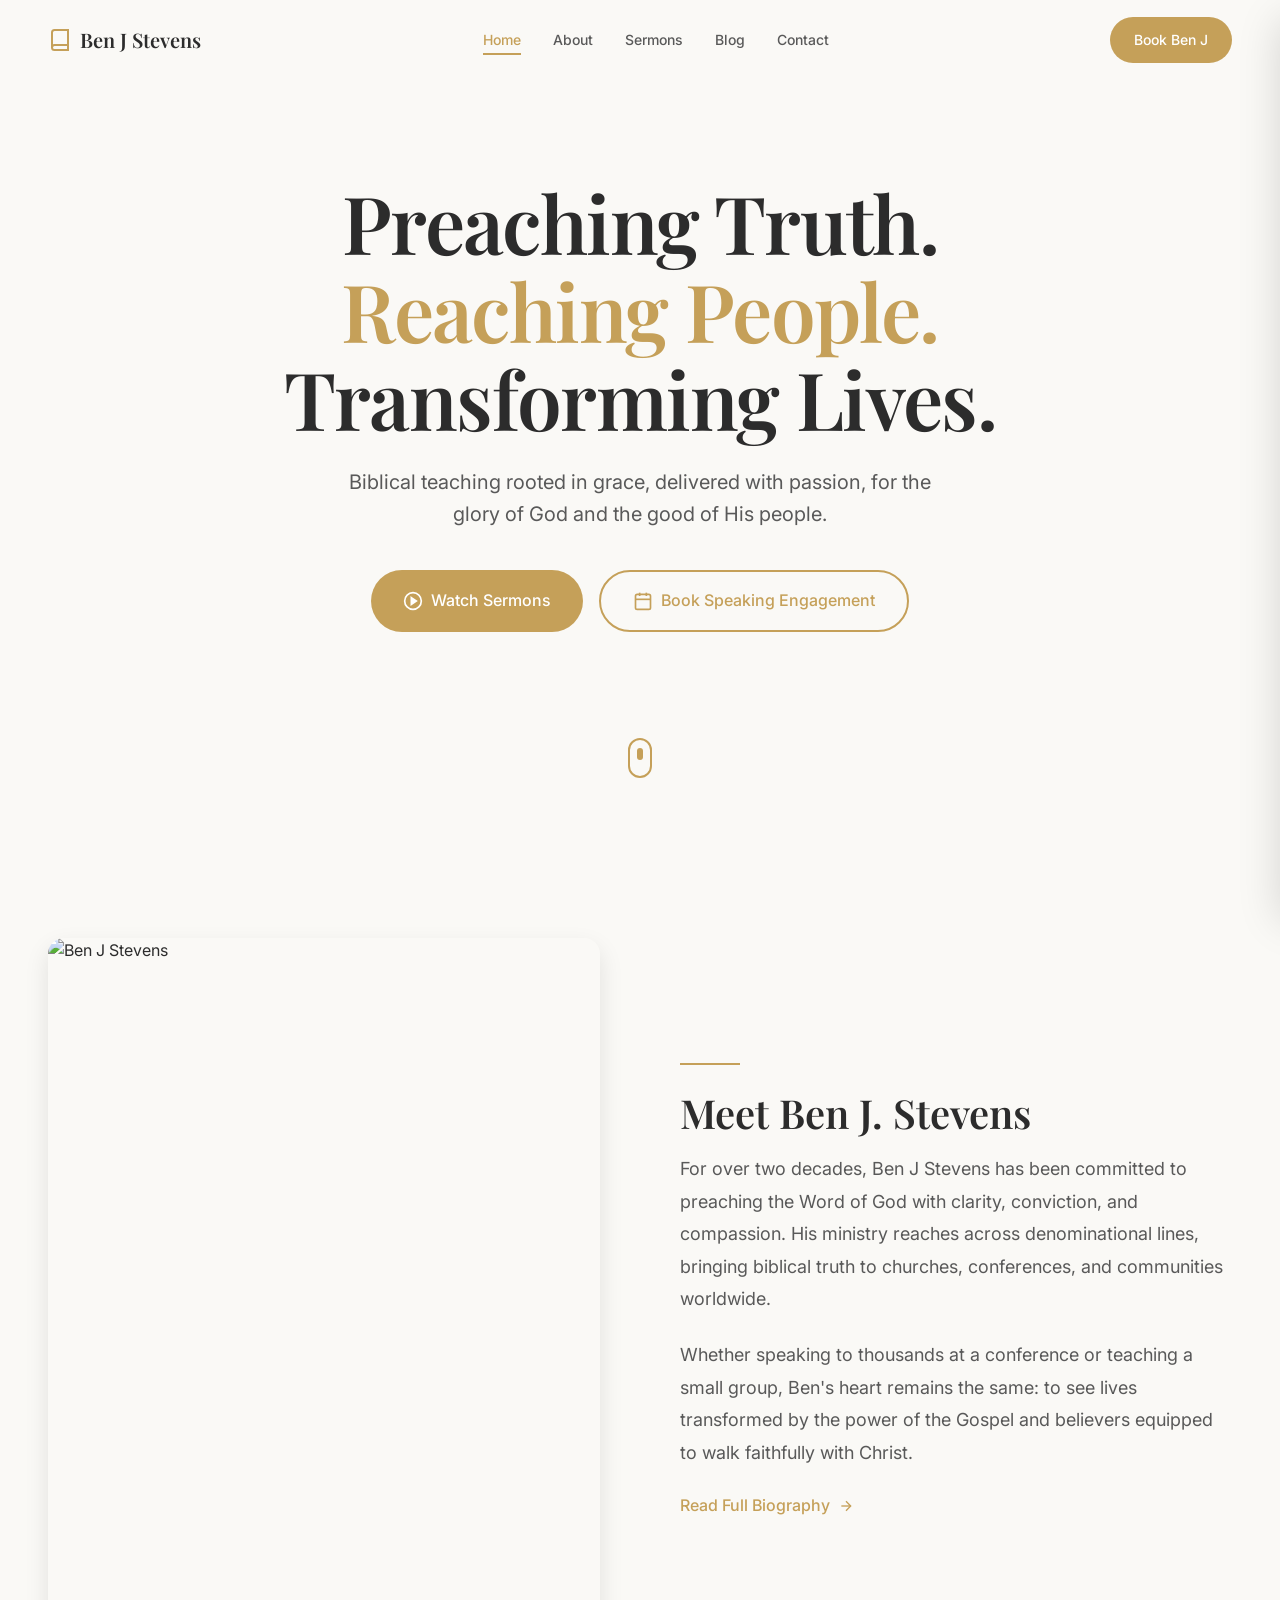
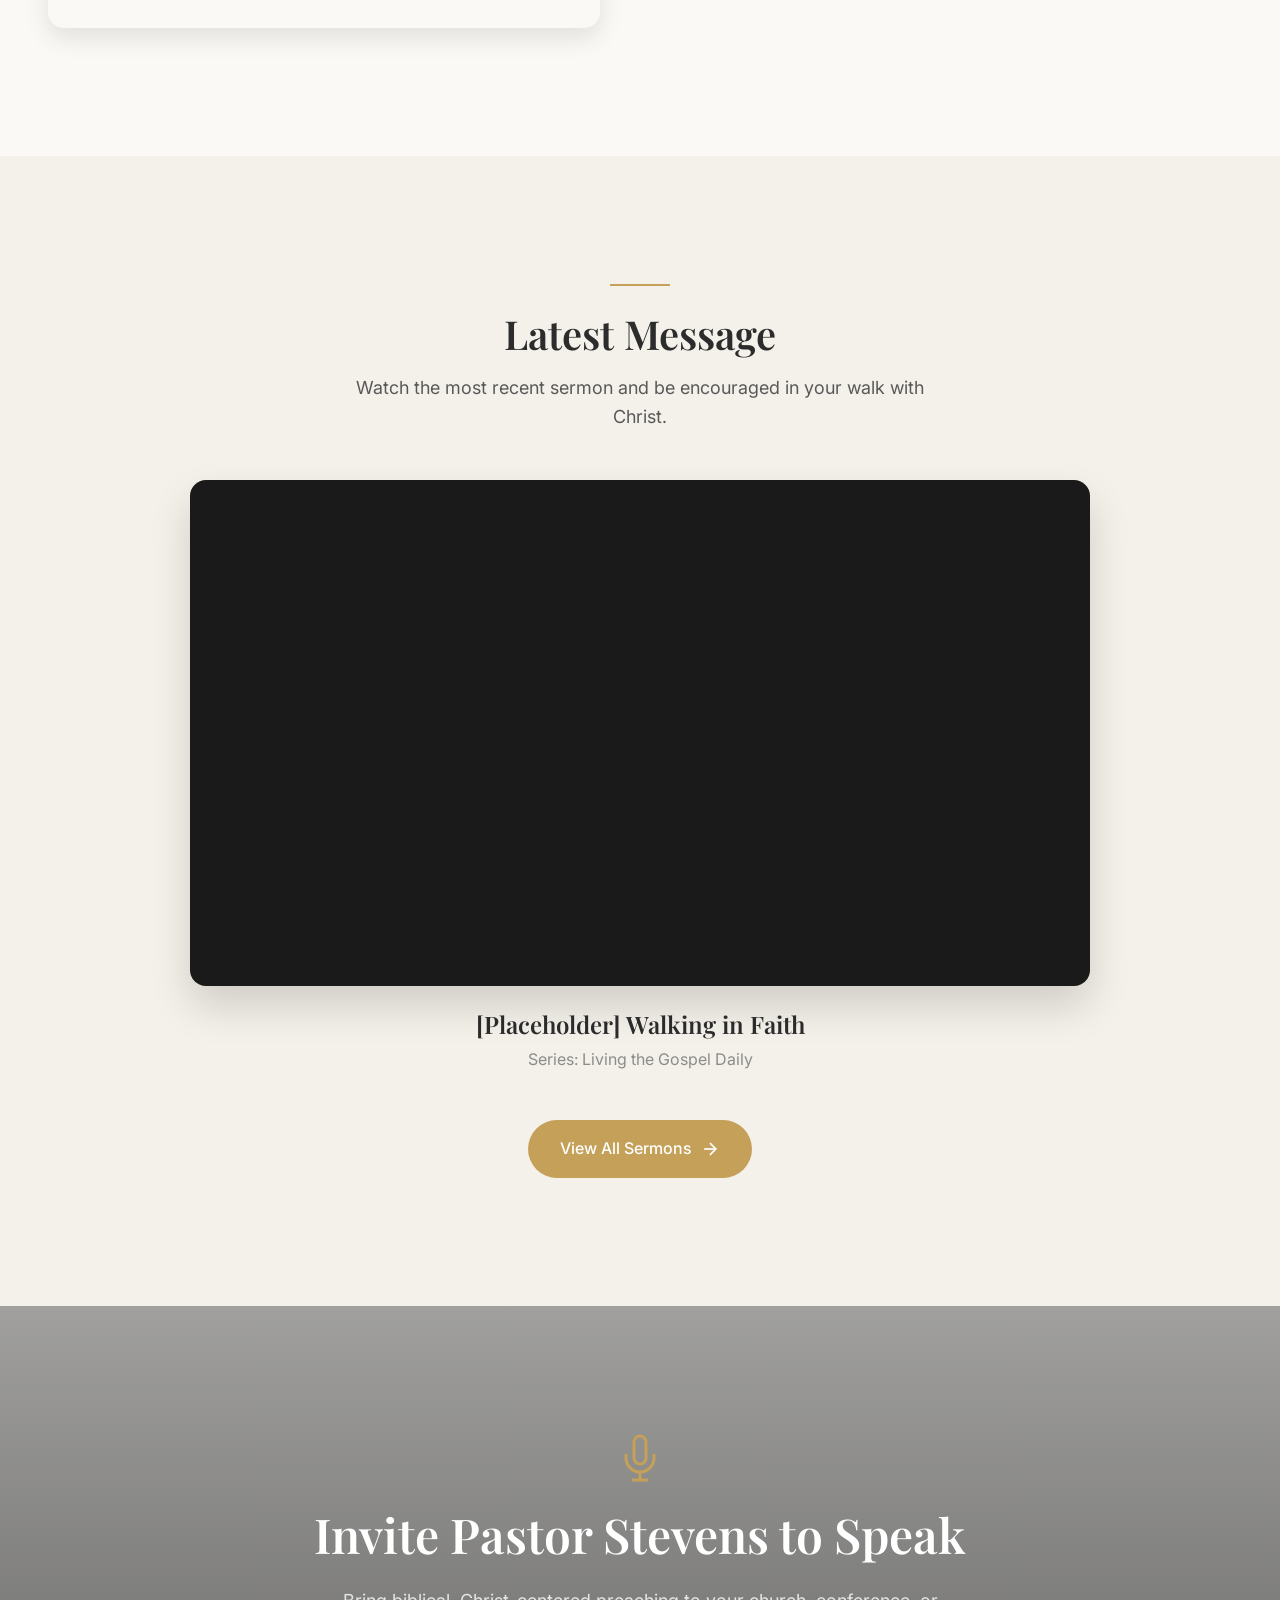
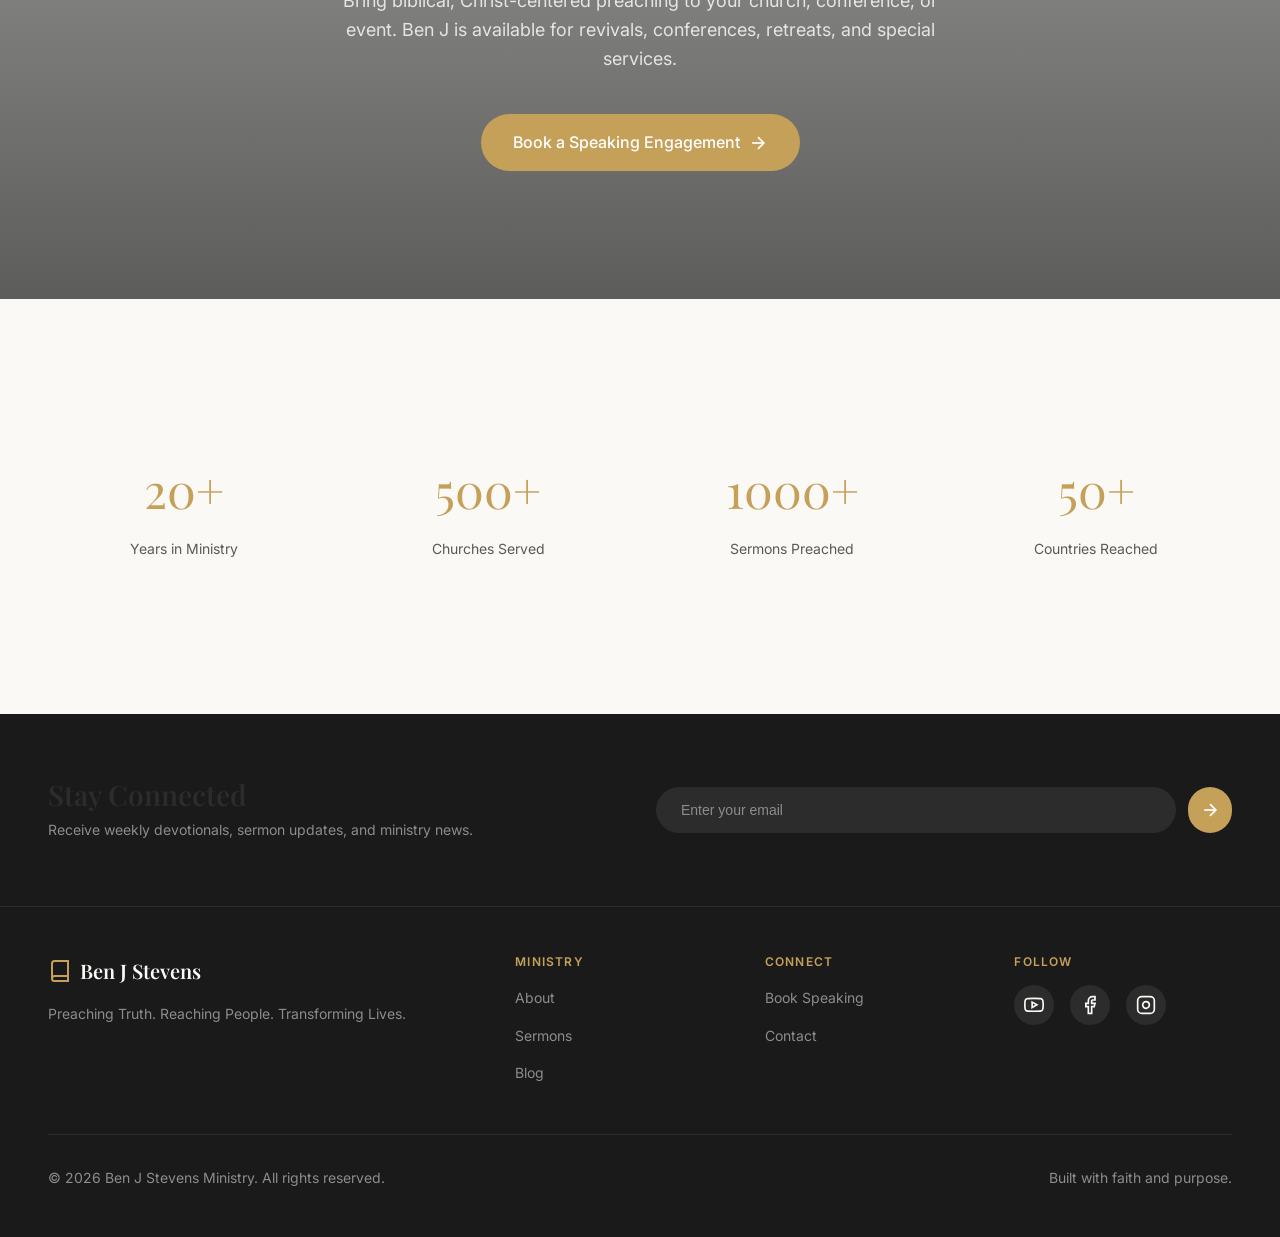
==== index.html @ 63925db5 "Add files via upload" ====
<!DOCTYPE html>
<html lang="en">
<head>
    <meta charset="UTF-8">
    <meta name="viewport" content="width=device-width, initial-scale=1.0">
    <meta name="description" content="Ben J Stevens Ministry - Preaching Truth. Reaching People. Transforming Lives. Biblical teaching rooted in grace, delivered with passion.">
    <meta name="keywords" content="Ben J Stevens, preaching, ministry, sermons, biblical teaching, Christian speaker">
    <title>Ben J Stevens Ministry | Preaching Truth. Reaching People. Transforming Lives.</title>
    <link rel="stylesheet" href="styles.css">
    <link rel="preconnect" href="https://fonts.googleapis.com">
    <link rel="preconnect" href="https://fonts.gstatic.com" crossorigin>
    <link href="https://fonts.googleapis.com/css2?family=Playfair+Display:wght@400;500;600;700&family=Inter:wght@300;400;500;600;700&display=swap" rel="stylesheet">
</head>
<body>
    <!-- Header -->
    <header id="main-header" class="header">
        <div class="header-container">
            <a href="index.html" class="logo">
                <svg class="logo-icon" viewBox="0 0 24 24" fill="none" stroke="currentColor" stroke-width="2">
                    <path d="M4 19.5A2.5 2.5 0 0 1 6.5 17H20"></path>
                    <path d="M6.5 2H20v20H6.5A2.5 2.5 0 0 1 4 19.5v-15A2.5 2.5 0 0 1 6.5 2z"></path>
                </svg>
                <span>Ben J Stevens</span>
            </a>
            
            <nav class="nav-desktop">
                <a href="index.html" class="nav-link active">Home</a>
                <a href="about.html" class="nav-link">About</a>
                <a href="sermons.html" class="nav-link">Sermons</a>
                <a href="blog.html" class="nav-link">Blog</a>
                <a href="contact.html" class="nav-link">Contact</a>
            </nav>
            
            <a href="bookings.html" class="btn btn-primary btn-nav">Book Ben J</a>
            
            <button class="mobile-menu-btn" id="mobile-menu-btn" aria-label="Open menu">
                <svg viewBox="0 0 24 24" fill="none" stroke="currentColor" stroke-width="2">
                    <line x1="3" y1="12" x2="21" y2="12"></line>
                    <line x1="3" y1="6" x2="21" y2="6"></line>
                    <line x1="3" y1="18" x2="21" y2="18"></line>
                </svg>
            </button>
        </div>
    </header>
    
    <!-- Mobile Menu -->
    <div class="mobile-menu" id="mobile-menu">
        <div class="mobile-menu-content">
            <button class="mobile-menu-close" id="mobile-menu-close" aria-label="Close menu">
                <svg viewBox="0 0 24 24" fill="none" stroke="currentColor" stroke-width="2">
                    <line x1="18" y1="6" x2="6" y2="18"></line>
                    <line x1="6" y1="6" x2="18" y2="18"></line>
                </svg>
            </button>
            <nav class="mobile-nav">
                <a href="index.html" class="mobile-nav-link">Home</a>
                <a href="about.html" class="mobile-nav-link">About</a>
                <a href="sermons.html" class="mobile-nav-link">Sermons</a>
                <a href="blog.html" class="mobile-nav-link">Blog</a>
                <a href="contact.html" class="mobile-nav-link">Contact</a>
                <a href="bookings.html" class="btn btn-primary btn-full">Book Ben J</a>
            </nav>
        </div>
    </div>

    <!-- Hero Section -->
    <section class="hero">
        <!-- REPLACE: Update background image in styles.css .hero or use inline style -->
        <div class="hero-overlay"></div>
        <div class="hero-content">
            <h1 class="hero-title animate-fade-in">
                Preaching Truth.<br>
                <span class="text-gold">Reaching People.</span><br>
                Transforming Lives.
            </h1>
            <p class="hero-subtitle animate-fade-in delay-1">
                Biblical teaching rooted in grace, delivered with passion, for the glory of God and the good of His people.
            </p>
            <div class="hero-buttons animate-fade-in delay-2">
                <a href="sermons.html" class="btn btn-primary btn-lg">
                    <svg class="btn-icon" viewBox="0 0 24 24" fill="none" stroke="currentColor" stroke-width="2">
                        <circle cx="12" cy="12" r="10"></circle>
                        <polygon points="10 8 16 12 10 16 10 8" fill="currentColor"></polygon>
                    </svg>
                    Watch Sermons
                </a>
                <a href="bookings.html" class="btn btn-outline btn-lg">
                    <svg class="btn-icon" viewBox="0 0 24 24" fill="none" stroke="currentColor" stroke-width="2">
                        <rect x="3" y="4" width="18" height="18" rx="2" ry="2"></rect>
                        <line x1="16" y1="2" x2="16" y2="6"></line>
                        <line x1="8" y1="2" x2="8" y2="6"></line>
                        <line x1="3" y1="10" x2="21" y2="10"></line>
                    </svg>
                    Book Speaking Engagement
                </a>
            </div>
        </div>
        <div class="scroll-indicator">
            <div class="scroll-mouse">
                <div class="scroll-dot"></div>
            </div>
        </div>
    </section>

    <!-- Bio Intro Section -->
    <section class="section bg-off-white">
        <div class="container">
            <div class="bio-grid">
                <div class="bio-image-wrapper">
                    <!-- REPLACE: Replace src with actual profile image -->
                    <img src="images/profile-placeholder.jpg" alt="Ben J Stevens" class="bio-image">
                    <div class="bio-image-accent"></div>
                </div>
                <div class="bio-content">
                    <div class="section-divider"></div>
                    <h2 class="section-title">Meet Ben J. Stevens</h2>
                    <p class="bio-text">
                        For over two decades, Ben J Stevens has been committed to preaching the Word of God with clarity, conviction, and compassion. His ministry reaches across denominational lines, bringing biblical truth to churches, conferences, and communities worldwide.
                    </p>
                    <p class="bio-text">
                        Whether speaking to thousands at a conference or teaching a small group, Ben's heart remains the same: to see lives transformed by the power of the Gospel and believers equipped to walk faithfully with Christ.
                    </p>
                    <a href="about.html" class="link-arrow">
                        Read Full Biography
                        <svg class="link-arrow-icon" viewBox="0 0 24 24" fill="none" stroke="currentColor" stroke-width="2">
                            <line x1="5" y1="12" x2="19" y2="12"></line>
                            <polyline points="12 5 19 12 12 19"></polyline>
                        </svg>
                    </a>
                </div>
            </div>
        </div>
    </section>

    <!-- Featured Video Section -->
    <section class="section bg-cream">
        <div class="container">
            <div class="section-header">
                <div class="section-divider center"></div>
                <h2 class="section-title center">Latest Message</h2>
                <p class="section-subtitle">Watch the most recent sermon and be encouraged in your walk with Christ.</p>
            </div>
            
            <div class="video-wrapper">
                <!-- REPLACE: Update YouTube embed URL with actual sermon video -->
                <div class="video-container">
                    <iframe 
                        src="https://www.youtube.com/embed/dQw4w9WgXcQ" 
                        title="Featured Sermon"
                        frameborder="0" 
                        allow="accelerometer; autoplay; clipboard-write; encrypted-media; gyroscope; picture-in-picture" 
                        allowfullscreen>
                    </iframe>
                </div>
                <div class="video-info">
                    <!-- REPLACE: Update sermon title and series -->
                    <h3 class="video-title">[Placeholder] Walking in Faith</h3>
                    <p class="video-series">Series: Living the Gospel Daily</p>
                </div>
            </div>
            
            <div class="section-cta">
                <a href="sermons.html" class="btn btn-primary btn-lg">
                    View All Sermons
                    <svg class="btn-icon-right" viewBox="0 0 24 24" fill="none" stroke="currentColor" stroke-width="2">
                        <line x1="5" y1="12" x2="19" y2="12"></line>
                        <polyline points="12 5 19 12 12 19"></polyline>
                    </svg>
                </a>
            </div>
        </div>
    </section>

    <!-- Speaking CTA Section -->
    <section class="speaking-cta">
        <!-- REPLACE: Update background image in styles.css .speaking-cta -->
        <div class="speaking-cta-overlay"></div>
        <div class="speaking-cta-content">
            <div class="speaking-cta-icon">
                <svg viewBox="0 0 24 24" fill="none" stroke="currentColor" stroke-width="1.5">
                    <path d="M12 1a3 3 0 0 0-3 3v8a3 3 0 0 0 6 0V4a3 3 0 0 0-3-3z"></path>
                    <path d="M19 10v2a7 7 0 0 1-14 0v-2"></path>
                    <line x1="12" y1="19" x2="12" y2="23"></line>
                    <line x1="8" y1="23" x2="16" y2="23"></line>
                </svg>
            </div>
            <h2 class="speaking-cta-title">Invite Pastor Stevens to Speak</h2>
            <p class="speaking-cta-text">
                Bring biblical, Christ-centered preaching to your church, conference, or event. Ben J is available for revivals, conferences, retreats, and special services.
            </p>
            <a href="bookings.html" class="btn btn-primary btn-lg btn-lift">
                Book a Speaking Engagement
                <svg class="btn-icon-right" viewBox="0 0 24 24" fill="none" stroke="currentColor" stroke-width="2">
                    <line x1="5" y1="12" x2="19" y2="12"></line>
                    <polyline points="12 5 19 12 12 19"></polyline>
                </svg>
            </a>
        </div>
    </section>

    <!-- Ministry Stats -->
    <section class="section bg-off-white">
        <div class="container">
            <div class="stats-grid">
                <!-- REPLACE: Update stats with actual numbers -->
                <div class="stat-item">
                    <span class="stat-number">20+</span>
                    <span class="stat-label">Years in Ministry</span>
                </div>
                <div class="stat-item">
                    <span class="stat-number">500+</span>
                    <span class="stat-label">Churches Served</span>
                </div>
                <div class="stat-item">
                    <span class="stat-number">1000+</span>
                    <span class="stat-label">Sermons Preached</span>
                </div>
                <div class="stat-item">
                    <span class="stat-number">50+</span>
                    <span class="stat-label">Countries Reached</span>
                </div>
            </div>
        </div>
    </section>

    <!-- Footer -->
    <footer class="footer">
        <!-- Newsletter Section -->
        <div class="footer-newsletter">
            <div class="container">
                <div class="newsletter-grid">
                    <div class="newsletter-content">
                        <h3 class="newsletter-title">Stay Connected</h3>
                        <p class="newsletter-text">Receive weekly devotionals, sermon updates, and ministry news.</p>
                    </div>
                    <form class="newsletter-form" id="footer-newsletter-form">
                        <input type="email" placeholder="Enter your email" class="newsletter-input" required>
                        <button type="submit" class="btn btn-primary btn-icon-only" aria-label="Subscribe">
                            <svg viewBox="0 0 24 24" fill="none" stroke="currentColor" stroke-width="2">
                                <line x1="5" y1="12" x2="19" y2="12"></line>
                                <polyline points="12 5 19 12 12 19"></polyline>
                            </svg>
                        </button>
                    </form>
                </div>
            </div>
        </div>
        
        <!-- Main Footer -->
        <div class="footer-main">
            <div class="container">
                <div class="footer-grid">
                    <div class="footer-brand">
                        <a href="index.html" class="footer-logo">
                            <svg class="logo-icon" viewBox="0 0 24 24" fill="none" stroke="currentColor" stroke-width="2">
                                <path d="M4 19.5A2.5 2.5 0 0 1 6.5 17H20"></path>
                                <path d="M6.5 2H20v20H6.5A2.5 2.5 0 0 1 4 19.5v-15A2.5 2.5 0 0 1 6.5 2z"></path>
                            </svg>
                            <span>Ben J Stevens</span>
                        </a>
                        <p class="footer-tagline">Preaching Truth. Reaching People. Transforming Lives.</p>
                    </div>
                    
                    <div class="footer-links">
                        <h4 class="footer-heading">Ministry</h4>
                        <ul>
                            <li><a href="about.html">About</a></li>
                            <li><a href="sermons.html">Sermons</a></li>
                            <li><a href="blog.html">Blog</a></li>
                        </ul>
                    </div>
                    
                    <div class="footer-links">
                        <h4 class="footer-heading">Connect</h4>
                        <ul>
                            <li><a href="bookings.html">Book Speaking</a></li>
                            <li><a href="contact.html">Contact</a></li>
                        </ul>
                    </div>
                    
                    <div class="footer-social">
                        <h4 class="footer-heading">Follow</h4>
                        <div class="social-links">
                            <!-- REPLACE: Update href with actual social media URLs -->
                            <a href="https://youtube.com" target="_blank" rel="noopener noreferrer" class="social-link" aria-label="YouTube">
                                <svg viewBox="0 0 24 24" fill="none" stroke="currentColor" stroke-width="2">
                                    <path d="M22.54 6.42a2.78 2.78 0 0 0-1.94-2C18.88 4 12 4 12 4s-6.88 0-8.6.46a2.78 2.78 0 0 0-1.94 2A29 29 0 0 0 1 11.75a29 29 0 0 0 .46 5.33A2.78 2.78 0 0 0 3.4 19c1.72.46 8.6.46 8.6.46s6.88 0 8.6-.46a2.78 2.78 0 0 0 1.94-2 29 29 0 0 0 .46-5.25 29 29 0 0 0-.46-5.33z"></path>
                                    <polygon points="9.75 15.02 15.5 11.75 9.75 8.48 9.75 15.02"></polygon>
                                </svg>
                            </a>
                            <a href="https://facebook.com" target="_blank" rel="noopener noreferrer" class="social-link" aria-label="Facebook">
                                <svg viewBox="0 0 24 24" fill="none" stroke="currentColor" stroke-width="2">
                                    <path d="M18 2h-3a5 5 0 0 0-5 5v3H7v4h3v8h4v-8h3l1-4h-4V7a1 1 0 0 1 1-1h3z"></path>
                                </svg>
                            </a>
                            <a href="https://instagram.com" target="_blank" rel="noopener noreferrer" class="social-link" aria-label="Instagram">
                                <svg viewBox="0 0 24 24" fill="none" stroke="currentColor" stroke-width="2">
                                    <rect x="2" y="2" width="20" height="20" rx="5" ry="5"></rect>
                                    <path d="M16 11.37A4 4 0 1 1 12.63 8 4 4 0 0 1 16 11.37z"></path>
                                    <line x1="17.5" y1="6.5" x2="17.51" y2="6.5"></line>
                                </svg>
                            </a>
                        </div>
                    </div>
                </div>
                
                <div class="footer-bottom">
                    <p>&copy; <span id="current-year"></span> Ben J Stevens Ministry. All rights reserved.</p>
                    <p>Built with faith and purpose.</p>
                </div>
            </div>
        </div>
    </footer>

    <!-- Toast Container -->
    <div id="toast-container"></div>

    <script src="script.js"></script>
</body>
</html>
---- styles.css ----
/* ============================================
   BEN J STEVENS MINISTRY - STYLES.CSS
   ============================================ */

/* === CSS Variables === */
:root {
    --gold: #C5A059;
    --gold-dark: #B08D45;
    --warm-stone: #E6E1D6;
    --off-white: #FAF9F6;
    --cream: #F4F1EA;
    --charcoal: #1A1A1A;
    --text-primary: #2C2C2C;
    --text-secondary: #595959;
    --text-muted: #8C8C8C;
    --white: #ffffff;
    --border: #E6E1D6;
    
    --font-serif: 'Playfair Display', Georgia, serif;
    --font-sans: 'Inter', -apple-system, BlinkMacSystemFont, sans-serif;
    
    --shadow-sm: 0 1px 2px rgba(0, 0, 0, 0.05);
    --shadow-md: 0 4px 6px rgba(0, 0, 0, 0.07);
    --shadow-lg: 0 10px 25px rgba(0, 0, 0, 0.1);
    --shadow-xl: 0 20px 40px rgba(0, 0, 0, 0.15);
}

/* === Reset & Base === */
*, *::before, *::after {
    box-sizing: border-box;
    margin: 0;
    padding: 0;
}

html {
    scroll-behavior: smooth;
}

body {
    font-family: var(--font-sans);
    font-size: 16px;
    line-height: 1.6;
    color: var(--text-primary);
    background-color: var(--off-white);
    -webkit-font-smoothing: antialiased;
    -moz-osx-font-smoothing: grayscale;
}

h1, h2, h3, h4, h5, h6 {
    font-family: var(--font-serif);
    font-weight: 600;
    line-height: 1.2;
    color: var(--text-primary);
}

a {
    color: inherit;
    text-decoration: none;
}

img {
    max-width: 100%;
    height: auto;
    display: block;
}

ul {
    list-style: none;
}

/* === Utilities === */
.container {
    max-width: 1280px;
    margin: 0 auto;
    padding: 0 1.5rem;
}

@media (min-width: 768px) {
    .container {
        padding: 0 3rem;
    }
}

.text-center { text-align: center; }
.text-gold { color: var(--gold); }

.bg-off-white { background-color: var(--off-white); }
.bg-cream { background-color: var(--cream); }
.bg-charcoal { background-color: var(--charcoal); }

.section {
    padding: 5rem 0;
}

@media (min-width: 768px) {
    .section {
        padding: 8rem 0;
    }
}

.section-divider {
    width: 60px;
    height: 2px;
    background-color: var(--gold);
    margin-bottom: 1.5rem;
}

.section-divider.center {
    margin-left: auto;
    margin-right: auto;
}

.section-title {
    font-size: 2rem;
    margin-bottom: 1rem;
}

@media (min-width: 768px) {
    .section-title {
        font-size: 2.5rem;
    }
}

.section-title.center {
    text-align: center;
}

.section-subtitle {
    font-size: 1.125rem;
    color: var(--text-secondary);
    max-width: 600px;
    text-align: center;
    margin: 0 auto;
}

.section-header {
    margin-bottom: 3rem;
}

.section-cta {
    text-align: center;
    margin-top: 3rem;
}

/* === Animations === */
@keyframes fadeInUp {
    from {
        opacity: 0;
        transform: translateY(20px);
    }
    to {
        opacity: 1;
        transform: translateY(0);
    }
}

.animate-fade-in {
    animation: fadeInUp 0.6s ease-out forwards;
}

.delay-1 { animation-delay: 0.1s; }
.delay-2 { animation-delay: 0.2s; }
.delay-3 { animation-delay: 0.3s; }

/* === Buttons === */
.btn {
    display: inline-flex;
    align-items: center;
    justify-content: center;
    gap: 0.5rem;
    padding: 0.75rem 1.5rem;
    font-family: var(--font-sans);
    font-size: 0.875rem;
    font-weight: 500;
    border-radius: 9999px;
    border: none;
    cursor: pointer;
    transition: background-color 0.3s ease, transform 0.3s ease, box-shadow 0.3s ease;
}

.btn-primary {
    background-color: var(--gold);
    color: var(--white);
}

.btn-primary:hover {
    background-color: var(--gold-dark);
    transform: scale(1.02);
}

.btn-outline {
    background-color: transparent;
    border: 2px solid var(--gold);
    color: var(--gold);
}

.btn-outline:hover {
    background-color: var(--gold);
    color: var(--white);
}

.btn-lg {
    padding: 1rem 2rem;
    font-size: 1rem;
}

.btn-full {
    width: 100%;
}

.btn-nav {
    display: none;
}

@media (min-width: 768px) {
    .btn-nav {
        display: inline-flex;
    }
}

.btn-icon {
    width: 1.25rem;
    height: 1.25rem;
}

.btn-icon-right {
    width: 1.25rem;
    height: 1.25rem;
    transition: transform 0.3s ease;
}

.btn:hover .btn-icon-right {
    transform: translateX(4px);
}

.btn-icon-only {
    padding: 0.75rem;
}

.btn-icon-only svg {
    width: 1.25rem;
    height: 1.25rem;
}

.btn-lift:hover {
    transform: translateY(-2px);
    box-shadow: 0 8px 25px rgba(197, 160, 89, 0.3);
}

/* === Header === */
.header {
    position: fixed;
    top: 0;
    left: 0;
    right: 0;
    z-index: 100;
    transition: background-color 0.3s ease, box-shadow 0.3s ease;
}

.header.scrolled,
.header-solid {
    background-color: rgba(250, 249, 246, 0.95);
    backdrop-filter: blur(12px);
    -webkit-backdrop-filter: blur(12px);
    box-shadow: 0 1px 0 var(--border);
}

.header-container {
    max-width: 1280px;
    margin: 0 auto;
    padding: 0 1.5rem;
    display: flex;
    align-items: center;
    justify-content: space-between;
    height: 80px;
}

@media (min-width: 768px) {
    .header-container {
        padding: 0 3rem;
    }
}

.logo {
    display: flex;
    align-items: center;
    gap: 0.5rem;
}

.logo-icon {
    width: 24px;
    height: 24px;
    color: var(--gold);
    transition: transform 0.3s ease;
}

.logo:hover .logo-icon {
    transform: scale(1.1);
}

.logo span {
    font-family: var(--font-serif);
    font-size: 1.25rem;
    font-weight: 600;
    color: var(--text-primary);
}

.nav-desktop {
    display: none;
    align-items: center;
    gap: 2rem;
}

@media (min-width: 768px) {
    .nav-desktop {
        display: flex;
    }
}

.nav-link {
    font-size: 0.875rem;
    font-weight: 500;
    color: var(--text-secondary);
    position: relative;
    transition: color 0.3s ease;
}

.nav-link:hover,
.nav-link.active {
    color: var(--gold);
}

.nav-link::after {
    content: '';
    position: absolute;
    bottom: -4px;
    left: 0;
    width: 0;
    height: 2px;
    background-color: var(--gold);
    transition: width 0.3s ease;
}

.nav-link:hover::after,
.nav-link.active::after {
    width: 100%;
}

.mobile-menu-btn {
    display: flex;
    align-items: center;
    justify-content: center;
    width: 40px;
    height: 40px;
    background: none;
    border: none;
    cursor: pointer;
}

@media (min-width: 768px) {
    .mobile-menu-btn {
        display: none;
    }
}

.mobile-menu-btn svg {
    width: 24px;
    height: 24px;
    color: var(--text-primary);
}

/* === Mobile Menu === */
.mobile-menu {
    position: fixed;
    top: 0;
    right: 0;
    bottom: 0;
    width: 280px;
    background-color: var(--off-white);
    z-index: 200;
    transform: translateX(100%);
    transition: transform 0.3s ease;
    box-shadow: var(--shadow-xl);
}

.mobile-menu.open {
    transform: translateX(0);
}

.mobile-menu-content {
    padding: 2rem 1.5rem;
}

.mobile-menu-close {
    position: absolute;
    top: 1rem;
    right: 1rem;
    width: 40px;
    height: 40px;
    display: flex;
    align-items: center;
    justify-content: center;
    background: none;
    border: none;
    cursor: pointer;
}

.mobile-menu-close svg {
    width: 24px;
    height: 24px;
    color: var(--text-primary);
}

.mobile-nav {
    display: flex;
    flex-direction: column;
    gap: 1.5rem;
    margin-top: 3rem;
}

.mobile-nav-link {
    font-size: 1.125rem;
    font-weight: 500;
    color: var(--text-secondary);
    transition: color 0.3s ease;
}

.mobile-nav-link:hover {
    color: var(--gold);
}

.mobile-menu-overlay {
    position: fixed;
    inset: 0;
    background-color: rgba(0, 0, 0, 0.5);
    z-index: 150;
    opacity: 0;
    visibility: hidden;
    transition: opacity 0.3s ease, visibility 0.3s ease;
}

.mobile-menu-overlay.open {
    opacity: 1;
    visibility: visible;
}

/* === Hero Section === */
.hero {
    position: relative;
    min-height: 90vh;
    display: flex;
    align-items: center;
    justify-content: center;
    overflow: hidden;
    /* REPLACE: Update this background image URL */
    background-image: url('images/hero-bg.jpg');
    background-size: cover;
    background-position: center;
}

.hero-overlay {
    position: absolute;
    inset: 0;
    background: linear-gradient(
        to bottom,
        rgba(250, 249, 246, 0.1) 0%,
        rgba(250, 249, 246, 0.6) 50%,
        rgba(250, 249, 246, 0.95) 100%
    );
}

.hero-content {
    position: relative;
    z-index: 10;
    max-width: 900px;
    padding: 0 1.5rem;
    text-align: center;
}

.hero-title {
    font-size: 2.5rem;
    font-weight: 600;
    line-height: 1.1;
    margin-bottom: 1.5rem;
    letter-spacing: -0.02em;
}

@media (min-width: 768px) {
    .hero-title {
        font-size: 4rem;
    }
}

@media (min-width: 1024px) {
    .hero-title {
        font-size: 5rem;
    }
}

.hero-subtitle {
    font-size: 1.125rem;
    color: var(--text-secondary);
    max-width: 600px;
    margin: 0 auto 2.5rem;
}

@media (min-width: 768px) {
    .hero-subtitle {
        font-size: 1.25rem;
    }
}

.hero-buttons {
    display: flex;
    flex-direction: column;
    gap: 1rem;
    justify-content: center;
}

@media (min-width: 640px) {
    .hero-buttons {
        flex-direction: row;
    }
}

.scroll-indicator {
    position: absolute;
    bottom: 2rem;
    left: 50%;
    transform: translateX(-50%);
    animation: bounce 2s infinite;
}

@keyframes bounce {
    0%, 20%, 50%, 80%, 100% { transform: translateX(-50%) translateY(0); }
    40% { transform: translateX(-50%) translateY(-10px); }
    60% { transform: translateX(-50%) translateY(-5px); }
}

.scroll-mouse {
    width: 24px;
    height: 40px;
    border: 2px solid var(--gold);
    border-radius: 9999px;
    display: flex;
    justify-content: center;
    padding-top: 8px;
}

.scroll-dot {
    width: 6px;
    height: 12px;
    background-color: var(--gold);
    border-radius: 9999px;
}

/* === Bio Section === */
.bio-grid {
    display: grid;
    gap: 3rem;
    align-items: center;
}

@media (min-width: 768px) {
    .bio-grid {
        grid-template-columns: 1fr 1fr;
        gap: 5rem;
    }
}

.bio-image-wrapper {
    position: relative;
}

.bio-image {
    width: 100%;
    aspect-ratio: 4 / 5;
    object-fit: cover;
    border-radius: 1rem;
    box-shadow: var(--shadow-lg);
}

.bio-image-accent {
    position: absolute;
    bottom: -1.5rem;
    right: -1.5rem;
    width: 8rem;
    height: 8rem;
    background-color: rgba(197, 160, 89, 0.1);
    border-radius: 1rem;
    z-index: -1;
}

.bio-content {
    padding-top: 1rem;
}

.bio-text {
    font-size: 1.125rem;
    color: var(--text-secondary);
    line-height: 1.8;
    margin-bottom: 1.5rem;
}

.link-arrow {
    display: inline-flex;
    align-items: center;
    gap: 0.5rem;
    color: var(--gold);
    font-weight: 500;
    transition: gap 0.3s ease;
}

.link-arrow:hover {
    gap: 0.75rem;
}

.link-arrow-icon {
    width: 1rem;
    height: 1rem;
    transition: transform 0.3s ease;
}

.link-arrow:hover .link-arrow-icon {
    transform: translateX(4px);
}

/* === Video Section === */
.video-wrapper {
    max-width: 900px;
    margin: 0 auto;
}

.video-container {
    position: relative;
    padding-bottom: 56.25%;
    height: 0;
    overflow: hidden;
    border-radius: 1rem;
    box-shadow: var(--shadow-xl);
    background-color: var(--charcoal);
}

.video-container iframe {
    position: absolute;
    top: 0;
    left: 0;
    width: 100%;
    height: 100%;
}

.video-info {
    text-align: center;
    margin-top: 1.5rem;
}

.video-title {
    font-size: 1.5rem;
    margin-bottom: 0.5rem;
}

.video-series {
    color: var(--text-muted);
}

/* === Speaking CTA Section === */
.speaking-cta {
    position: relative;
    padding: 6rem 0;
    overflow: hidden;
    /* REPLACE: Update this background image URL */
    background-image: url('images/speaking-bg.jpg');
    background-size: cover;
    background-position: center;
}

@media (min-width: 768px) {
    .speaking-cta {
        padding: 8rem 0;
    }
}

.speaking-cta-overlay {
    position: absolute;
    inset: 0;
    background: linear-gradient(
        to bottom,
        rgba(26, 26, 26, 0.4) 0%,
        rgba(26, 26, 26, 0.7) 100%
    );
}

.speaking-cta-content {
    position: relative;
    z-index: 10;
    max-width: 900px;
    margin: 0 auto;
    padding: 0 1.5rem;
    text-align: center;
}

.speaking-cta-icon {
    width: 3rem;
    height: 3rem;
    margin: 0 auto 1.5rem;
    color: var(--gold);
}

.speaking-cta-icon svg {
    width: 100%;
    height: 100%;
}

.speaking-cta-title {
    font-size: 2rem;
    color: var(--white);
    margin-bottom: 1.5rem;
}

@media (min-width: 768px) {
    .speaking-cta-title {
        font-size: 3rem;
    }
}

.speaking-cta-text {
    font-size: 1.125rem;
    color: rgba(255, 255, 255, 0.8);
    max-width: 600px;
    margin: 0 auto 2.5rem;
}

/* === Stats Section === */
.stats-grid {
    display: grid;
    grid-template-columns: repeat(2, 1fr);
    gap: 2rem;
    text-align: center;
}

@media (min-width: 768px) {
    .stats-grid {
        grid-template-columns: repeat(4, 1fr);
    }
}

.stat-item {
    padding: 1.5rem;
}

.stat-number {
    display: block;
    font-family: var(--font-serif);
    font-size: 2.5rem;
    color: var(--gold);
    margin-bottom: 0.5rem;
}

@media (min-width: 768px) {
    .stat-number {
        font-size: 3rem;
    }
}

.stat-label {
    color: var(--text-secondary);
    font-size: 0.875rem;
}

/* === Footer === */
.footer {
    background-color: var(--charcoal);
    color: var(--off-white);
}

.footer-newsletter {
    border-bottom: 1px solid #2C2C2C;
    padding: 4rem 0;
}

.newsletter-grid {
    display: grid;
    gap: 2rem;
    align-items: center;
}

@media (min-width: 768px) {
    .newsletter-grid {
        grid-template-columns: 1fr 1fr;
    }
}

.newsletter-title {
    font-size: 1.5rem;
    margin-bottom: 0.5rem;
}

@media (min-width: 768px) {
    .newsletter-title {
        font-size: 1.75rem;
    }
}

.newsletter-text {
    color: var(--text-muted);
    font-size: 0.875rem;
}

.newsletter-form {
    display: flex;
    gap: 0.75rem;
}

.newsletter-input {
    flex: 1;
    padding: 0.875rem 1.5rem;
    background-color: #2C2C2C;
    border: 1px solid #2C2C2C;
    border-radius: 9999px;
    color: var(--off-white);
    font-size: 0.875rem;
    transition: border-color 0.3s ease;
}

.newsletter-input::placeholder {
    color: var(--text-muted);
}

.newsletter-input:focus {
    outline: none;
    border-color: var(--gold);
}

.footer-main {
    padding: 3rem 0;
}

.footer-grid {
    display: grid;
    grid-template-columns: repeat(2, 1fr);
    gap: 2rem;
}

@media (min-width: 768px) {
    .footer-grid {
        grid-template-columns: 2fr 1fr 1fr 1fr;
    }
}

.footer-brand {
    grid-column: span 2;
}

@media (min-width: 768px) {
    .footer-brand {
        grid-column: span 1;
    }
}

.footer-logo {
    display: inline-flex;
    align-items: center;
    gap: 0.5rem;
    margin-bottom: 1rem;
}

.footer-logo .logo-icon {
    color: var(--gold);
}

.footer-logo span {
    font-family: var(--font-serif);
    font-size: 1.25rem;
    font-weight: 600;
}

.footer-tagline {
    color: var(--text-muted);
    font-size: 0.875rem;
}

.footer-heading {
    font-family: var(--font-sans);
    font-size: 0.75rem;
    font-weight: 600;
    text-transform: uppercase;
    letter-spacing: 0.1em;
    color: var(--gold);
    margin-bottom: 1rem;
}

.footer-links ul {
    display: flex;
    flex-direction: column;
    gap: 0.75rem;
}

.footer-links a {
    color: var(--text-muted);
    font-size: 0.875rem;
    transition: color 0.3s ease;
}

.footer-links a:hover {
    color: var(--off-white);
}

.social-links {
    display: flex;
    gap: 1rem;
}

.social-link {
    width: 40px;
    height: 40px;
    display: flex;
    align-items: center;
    justify-content: center;
    background-color: #2C2C2C;
    border-radius: 50%;
    transition: background-color 0.3s ease;
}

.social-link:hover {
    background-color: var(--gold);
}

.social-link svg {
    width: 20px;
    height: 20px;
}

.footer-bottom {
    border-top: 1px solid #2C2C2C;
    margin-top: 3rem;
    padding-top: 2rem;
    display: flex;
    flex-direction: column;
    gap: 0.5rem;
    text-align: center;
}

@media (min-width: 768px) {
    .footer-bottom {
        flex-direction: row;
        justify-content: space-between;
    }
}

.footer-bottom p {
    color: var(--text-muted);
    font-size: 0.875rem;
}

/* === Toast Notifications === */
#toast-container {
    position: fixed;
    bottom: 1.5rem;
    right: 1.5rem;
    z-index: 1000;
    display: flex;
    flex-direction: column;
    gap: 0.75rem;
}

.toast {
    background-color: var(--off-white);
    border: 1px solid var(--border);
    border-radius: 0.5rem;
    padding: 1rem 1.5rem;
    box-shadow: var(--shadow-lg);
    max-width: 350px;
    animation: slideIn 0.3s ease;
}

@keyframes slideIn {
    from {
        opacity: 0;
        transform: translateX(100%);
    }
    to {
        opacity: 1;
        transform: translateX(0);
    }
}

.toast-title {
    font-weight: 600;
    color: var(--text-primary);
    margin-bottom: 0.25rem;
}

.toast-message {
    font-size: 0.875rem;
    color: var(--text-secondary);
}

/* === Page Content === */
.page-content {
    padding-top: 80px;
}

.page-hero {
    padding: 5rem 0;
}

@media (min-width: 768px) {
    .page-hero {
        padding: 8rem 0;
    }
}

.page-hero-simple {
    padding: 4rem 0;
}

@media (min-width: 768px) {
    .page-hero-simple {
        padding: 6rem 0;
    }
}

.page-hero-grid {
    display: grid;
    gap: 3rem;
    align-items: center;
}

@media (min-width: 768px) {
    .page-hero-grid {
        grid-template-columns: 1fr 1fr;
    }
}

.page-title {
    font-size: 2.5rem;
    margin-bottom: 1rem;
}

@media (min-width: 768px) {
    .page-title {
        font-size: 3.5rem;
    }
}

.page-subtitle {
    font-size: 1.125rem;
    color: var(--text-secondary);
}

@media (min-width: 768px) {
    .page-subtitle {
        font-size: 1.25rem;
    }
}

.hero-portrait {
    width: 100%;
    aspect-ratio: 1;
    object-fit: cover;
    border-radius: 1rem;
    box-shadow: var(--shadow-xl);
}

.hero-portrait-accent {
    position: absolute;
    bottom: -1rem;
    left: -1rem;
    width: 6rem;
    height: 6rem;
    background-color: rgba(197, 160, 89, 0.2);
    border-radius: 0.75rem;
    z-index: -1;
}

/* === About Page === */
.content-narrow {
    max-width: 800px;
}

.prose {
    font-size: 1.125rem;
    color: var(--text-secondary);
    line-height: 1.8;
}

.prose p {
    margin-bottom: 1.5rem;
}

.mission-content {
    max-width: 900px;
    margin: 0 auto;
    text-align: center;
}

.mission-quote {
    font-family: var(--font-serif);
    font-size: 1.25rem;
    font-style: italic;
    color: var(--text-secondary);
    line-height: 1.8;
}

@media (min-width: 768px) {
    .mission-quote {
        font-size: 1.5rem;
    }
}

.values-grid {
    display: grid;
    gap: 1.5rem;
}

@media (min-width: 768px) {
    .values-grid {
        grid-template-columns: repeat(2, 1fr);
    }
}

@media (min-width: 1024px) {
    .values-grid {
        grid-template-columns: repeat(4, 1fr);
    }
}

.value-card {
    background-color: var(--cream);
    padding: 2rem;
    border-radius: 0.75rem;
    border: 1px solid transparent;
    transition: border-color 0.3s ease;
}

.value-card:hover {
    border-color: rgba(197, 160, 89, 0.2);
}

.value-icon {
    width: 2.5rem;
    height: 2.5rem;
    color: var(--gold);
    margin-bottom: 1rem;
}

.value-title {
    font-size: 1.25rem;
    margin-bottom: 0.75rem;
}

.value-text {
    color: var(--text-secondary);
    font-size: 0.875rem;
    line-height: 1.6;
}

.gallery-grid {
    display: grid;
    grid-template-columns: repeat(2, 1fr);
    gap: 1rem;
}

@media (min-width: 768px) {
    .gallery-grid {
        grid-template-columns: repeat(3, 1fr);
    }
}

.gallery-item {
    border-radius: 0.5rem;
    overflow: hidden;
}

.gallery-item img {
    width: 100%;
    height: 100%;
    object-fit: cover;
    transition: transform 0.5s ease;
}

.gallery-item:hover img {
    transform: scale(1.05);
}

.gallery-item.gallery-wide {
    grid-column: span 2;
}

.gallery-item:not(.gallery-wide) {
    aspect-ratio: 1;
}

.gallery-wide {
    aspect-ratio: 16 / 9;
}

/* === Sermons Page === */
.filter-section {
    padding: 2rem 0;
    border-bottom: 1px solid var(--border);
}

.filter-tabs {
    display: flex;
    flex-wrap: wrap;
    gap: 0.5rem;
    justify-content: center;
}

.filter-btn {
    padding: 0.5rem 1.5rem;
    font-family: var(--font-sans);
    font-size: 0.875rem;
    font-weight: 500;
    background-color: transparent;
    border: none;
    border-radius: 9999px;
    cursor: pointer;
    color: var(--text-secondary);
    transition: background-color 0.3s ease, color 0.3s ease;
}

.filter-btn:hover {
    background-color: var(--warm-stone);
    color: var(--text-primary);
}

.filter-btn.active {
    background-color: var(--gold);
    color: var(--white);
}

.sermons-grid {
    display: grid;
    gap: 2rem;
}

@media (min-width: 768px) {
    .sermons-grid {
        grid-template-columns: repeat(2, 1fr);
    }
}

@media (min-width: 1024px) {
    .sermons-grid {
        grid-template-columns: repeat(3, 1fr);
    }
}

.sermon-card {
    background-color: var(--white);
    border-radius: 0.75rem;
    overflow: hidden;
    border: 1px solid var(--border);
    transition: border-color 0.3s ease, box-shadow 0.3s ease;
    cursor: pointer;
}

.sermon-card:hover {
    border-color: rgba(197, 160, 89, 0.5);
    box-shadow: 0 8px 30px rgba(0, 0, 0, 0.06);
}

.sermon-thumbnail {
    position: relative;
    aspect-ratio: 16 / 9;
    overflow: hidden;
}

.sermon-thumbnail img {
    width: 100%;
    height: 100%;
    object-fit: cover;
    transition: transform 0.5s ease;
}

.sermon-card:hover .sermon-thumbnail img {
    transform: scale(1.05);
}

.sermon-play-overlay {
    position: absolute;
    inset: 0;
    background-color: rgba(0, 0, 0, 0.3);
    display: flex;
    align-items: center;
    justify-content: center;
    opacity: 0;
    transition: opacity 0.3s ease;
}

.sermon-card:hover .sermon-play-overlay {
    opacity: 1;
}

.sermon-play-overlay svg {
    width: 4rem;
    height: 4rem;
    color: var(--white);
}

.sermon-badge {
    position: absolute;
    top: 0.75rem;
    left: 0.75rem;
    padding: 0.25rem 0.75rem;
    background-color: var(--gold);
    color: var(--white);
    font-size: 0.75rem;
    font-weight: 500;
    border-radius: 9999px;
    text-transform: capitalize;
}

.sermon-content {
    padding: 1.5rem;
}

.sermon-series {
    color: var(--gold);
    font-size: 0.875rem;
    font-weight: 500;
    margin-bottom: 0.5rem;
}

.sermon-title {
    font-size: 1.25rem;
    margin-bottom: 0.75rem;
    transition: color 0.3s ease;
}

.sermon-card:hover .sermon-title {
    color: var(--gold);
}

.sermon-meta,
.post-meta {
    display: flex;
    gap: 1rem;
    color: var(--text-muted);
    font-size: 0.875rem;
}

.meta-icon {
    width: 1rem;
    height: 1rem;
    vertical-align: middle;
    margin-right: 0.25rem;
}

.series-grid {
    display: grid;
    gap: 1.5rem;
}

@media (min-width: 768px) {
    .series-grid {
        grid-template-columns: repeat(3, 1fr);
    }
}

.series-card {
    position: relative;
    border-radius: 0.75rem;
    overflow: hidden;
    aspect-ratio: 3 / 4;
    cursor: pointer;
}

.series-card img {
    width: 100%;
    height: 100%;
    object-fit: cover;
    transition: transform 0.5s ease;
}

.series-card:hover img {
    transform: scale(1.05);
}

.series-overlay {
    position: absolute;
    inset: 0;
    background: linear-gradient(to top, rgba(0, 0, 0, 0.8) 0%, rgba(0, 0, 0, 0.3) 50%, transparent 100%);
}

.series-content {
    position: absolute;
    bottom: 0;
    left: 0;
    right: 0;
    padding: 1.5rem;
}

.series-title {
    font-size: 1.5rem;
    color: var(--white);
    margin-bottom: 0.5rem;
}

.series-episodes {
    color: rgba(255, 255, 255, 0.7);
    font-size: 0.875rem;
}

/* === Bookings Page === */
.booking-hero {
    position: relative;
    padding: 8rem 0;
    overflow: hidden;
    /* REPLACE: Update this background image URL */
    background-image: url('images/booking-bg.jpg');
    background-size: cover;
    background-position: center;
}

.booking-hero-overlay {
    position: absolute;
    inset: 0;
    background-color: rgba(26, 26, 26, 0.7);
}

.booking-hero-content {
    position: relative;
    z-index: 10;
    max-width: 900px;
    margin: 0 auto;
    padding: 0 1.5rem;
    text-align: center;
}

.booking-hero-icon {
    width: 4rem;
    height: 4rem;
    background-color: rgba(197, 160, 89, 0.2);
    border-radius: 50%;
    display: flex;
    align-items: center;
    justify-content: center;
    margin: 0 auto 1.5rem;
}

.booking-hero-icon svg {
    width: 2rem;
    height: 2rem;
    color: var(--gold);
}

.booking-hero-title {
    font-size: 2rem;
    color: var(--white);
    margin-bottom: 1.5rem;
}

@media (min-width: 768px) {
    .booking-hero-title {
        font-size: 3rem;
    }
}

.booking-hero-text {
    font-size: 1.125rem;
    color: rgba(255, 255, 255, 0.7);
    max-width: 600px;
    margin: 0 auto 2.5rem;
}

.topics-grid {
    display: grid;
    gap: 1.5rem;
}

@media (min-width: 768px) {
    .topics-grid {
        grid-template-columns: repeat(2, 1fr);
    }
}

.topic-card {
    background-color: var(--cream);
    padding: 2rem;
    border-radius: 0.75rem;
    border: 1px solid transparent;
    transition: border-color 0.3s ease;
}

.topic-card:hover {
    border-color: rgba(197, 160, 89, 0.2);
}

.topic-icon {
    width: 2.5rem;
    height: 2.5rem;
    color: var(--gold);
    margin-bottom: 1rem;
}

.topic-title {
    font-size: 1.25rem;
    margin-bottom: 0.75rem;
}

.topic-text {
    color: var(--text-secondary);
    line-height: 1.6;
}

.expect-grid {
    display: grid;
    gap: 3rem;
    align-items: center;
}

@media (min-width: 768px) {
    .expect-grid {
        grid-template-columns: 1fr 1fr;
    }
}

.expect-intro {
    font-size: 1.125rem;
    color: var(--text-secondary);
    margin-bottom: 2rem;
}

.expect-list {
    display: flex;
    flex-direction: column;
    gap: 1rem;
}

.expect-list li {
    display: flex;
    align-items: flex-start;
    gap: 0.75rem;
    color: var(--text-secondary);
}

.check-icon {
    width: 1.25rem;
    height: 1.25rem;
    color: var(--gold);
    flex-shrink: 0;
    margin-top: 0.125rem;
}

.expect-image {
    position: relative;
}

.expect-image img {
    width: 100%;
    aspect-ratio: 4 / 3;
    object-fit: cover;
    border-radius: 1rem;
    box-shadow: var(--shadow-lg);
}

.expect-image-accent {
    position: absolute;
    bottom: -1rem;
    right: -1rem;
    width: 6rem;
    height: 6rem;
    background-color: rgba(197, 160, 89, 0.2);
    border-radius: 0.75rem;
    z-index: -1;
}

/* === Modal === */
.modal-overlay {
    position: fixed;
    inset: 0;
    background-color: rgba(0, 0, 0, 0.5);
    z-index: 200;
    display: flex;
    align-items: center;
    justify-content: center;
    padding: 1.5rem;
    opacity: 0;
    visibility: hidden;
    transition: opacity 0.3s ease, visibility 0.3s ease;
}

.modal-overlay.open {
    opacity: 1;
    visibility: visible;
}

.modal {
    background-color: var(--off-white);
    border-radius: 1rem;
    width: 100%;
    max-width: 500px;
    max-height: 90vh;
    overflow-y: auto;
    padding: 2rem;
    position: relative;
    transform: scale(0.95);
    transition: transform 0.3s ease;
}

.modal-overlay.open .modal {
    transform: scale(1);
}

.modal-close {
    position: absolute;
    top: 1rem;
    right: 1rem;
    width: 40px;
    height: 40px;
    display: flex;
    align-items: center;
    justify-content: center;
    background: none;
    border: none;
    cursor: pointer;
    border-radius: 50%;
    transition: background-color 0.3s ease;
}

.modal-close:hover {
    background-color: var(--warm-stone);
}

.modal-close svg {
    width: 20px;
    height: 20px;
    color: var(--text-primary);
}

.modal-header {
    margin-bottom: 1.5rem;
}

.modal-title {
    font-size: 1.5rem;
    margin-bottom: 0.5rem;
}

.modal-subtitle {
    color: var(--text-secondary);
    font-size: 0.875rem;
}

/* === Forms === */
.form-group {
    margin-bottom: 1.25rem;
}

.form-row {
    display: grid;
    gap: 1.25rem;
}

@media (min-width: 640px) {
    .form-row {
        grid-template-columns: repeat(2, 1fr);
    }
}

.form-label {
    display: block;
    font-size: 0.875rem;
    font-weight: 500;
    color: var(--text-secondary);
    margin-bottom: 0.5rem;
}

.form-input,
.form-textarea {
    width: 100%;
    padding: 0.875rem 1rem;
    background-color: var(--white);
    border: 1px solid var(--border);
    border-radius: 0.5rem;
    font-family: var(--font-sans);
    font-size: 1rem;
    color: var(--text-primary);
    transition: border-color 0.3s ease, box-shadow 0.3s ease;
}

.form-input::placeholder,
.form-textarea::placeholder {
    color: var(--text-muted);
}

.form-input:focus,
.form-textarea:focus {
    outline: none;
    border-color: var(--gold);
    box-shadow: 0 0 0 3px rgba(197, 160, 89, 0.1);
}

.form-textarea {
    resize: vertical;
    min-height: 120px;
}

/* === Contact Page === */
.contact-grid {
    display: grid;
    gap: 4rem;
}

@media (min-width: 1024px) {
    .contact-grid {
        grid-template-columns: 1fr 1fr;
    }
}

.contact-form-wrapper {
    max-width: 500px;
}

.contact-form {
    margin-top: 1.5rem;
}

.contact-info {
    margin-top: 1.5rem;
}

.contact-item {
    display: flex;
    gap: 1rem;
    margin-bottom: 2.5rem;
}

.contact-item-icon {
    width: 2.5rem;
    height: 2.5rem;
    background-color: rgba(197, 160, 89, 0.1);
    border-radius: 50%;
    display: flex;
    align-items: center;
    justify-content: center;
    flex-shrink: 0;
}

.contact-item-icon svg {
    width: 1.25rem;
    height: 1.25rem;
    color: var(--gold);
}

.contact-item-title {
    font-family: var(--font-sans);
    font-size: 1rem;
    font-weight: 500;
    margin-bottom: 0.25rem;
}

.contact-item-link {
    color: var(--text-secondary);
    transition: color 0.3s ease;
}

.contact-item-link:hover {
    color: var(--gold);
}

.contact-item-text {
    color: var(--text-secondary);
}

.contact-social-title {
    font-family: var(--font-sans);
    font-size: 1rem;
    font-weight: 500;
    margin-bottom: 1rem;
}

.contact-social-grid {
    display: flex;
    flex-direction: column;
    gap: 1rem;
}

.contact-social-card {
    display: flex;
    align-items: center;
    gap: 1rem;
    padding: 1rem;
    background-color: var(--cream);
    border-radius: 0.75rem;
    transition: background-color 0.3s ease;
}

.contact-social-card:hover {
    background-color: var(--warm-stone);
}

.contact-social-icon {
    width: 3rem;
    height: 3rem;
    background-color: var(--white);
    border-radius: 50%;
    display: flex;
    align-items: center;
    justify-content: center;
    transition: background-color 0.3s ease;
}

.contact-social-card:hover .contact-social-icon {
    background-color: var(--gold);
}

.contact-social-icon svg {
    width: 1.5rem;
    height: 1.5rem;
    color: var(--text-secondary);
    transition: color 0.3s ease;
}

.contact-social-card:hover .contact-social-icon svg {
    color: var(--white);
}

.contact-social-name {
    font-weight: 500;
    color: var(--text-primary);
}

.contact-social-handle {
    font-size: 0.875rem;
    color: var(--text-muted);
}

/* === Blog Page === */
.featured-post {
    display: grid;
    gap: 2rem;
    align-items: center;
}

@media (min-width: 768px) {
    .featured-post {
        grid-template-columns: 1fr 1fr;
        gap: 3rem;
    }
}

.featured-post-image {
    aspect-ratio: 4 / 3;
    border-radius: 1rem;
    overflow: hidden;
    box-shadow: var(--shadow-lg);
}

.featured-post-image img {
    width: 100%;
    height: 100%;
    object-fit: cover;
    transition: transform 0.5s ease;
}

.featured-post-image:hover img {
    transform: scale(1.05);
}

.post-badges {
    display: flex;
    gap: 0.5rem;
    margin-bottom: 1rem;
}

.badge {
    display: inline-block;
    padding: 0.25rem 0.75rem;
    font-size: 0.75rem;
    font-weight: 500;
    border-radius: 9999px;
}

.badge-gold {
    background-color: var(--gold);
    color: var(--white);
}

.badge-light {
    background-color: var(--cream);
    color: var(--text-secondary);
}

.featured-post-title {
    font-size: 1.75rem;
    margin-bottom: 1rem;
}

@media (min-width: 768px) {
    .featured-post-title {
        font-size: 2rem;
    }
}

.featured-post-excerpt {
    font-size: 1.125rem;
    color: var(--text-secondary);
    line-height: 1.8;
    margin-bottom: 1.5rem;
}

.blog-grid {
    display: grid;
    gap: 2rem;
}

@media (min-width: 768px) {
    .blog-grid {
        grid-template-columns: repeat(2, 1fr);
    }
}

@media (min-width: 1024px) {
    .blog-grid {
        grid-template-columns: repeat(3, 1fr);
    }
}

.blog-card {
    background-color: var(--white);
    border-radius: 0.75rem;
    overflow: hidden;
    border: 1px solid var(--border);
    transition: border-color 0.3s ease, box-shadow 0.3s ease;
}

.blog-card:hover {
    border-color: rgba(197, 160, 89, 0.5);
    box-shadow: 0 8px 30px rgba(0, 0, 0, 0.06);
}

.blog-card-image {
    aspect-ratio: 16 / 10;
    overflow: hidden;
}

.blog-card-image img {
    width: 100%;
    height: 100%;
    object-fit: cover;
    transition: transform 0.5s ease;
}

.blog-card:hover .blog-card-image img {
    transform: scale(1.05);
}

.blog-card-content {
    padding: 1.5rem;
}

.blog-card-content .badge {
    margin-bottom: 0.75rem;
}

.blog-card-title {
    font-size: 1.25rem;
    margin-bottom: 0.75rem;
    transition: color 0.3s ease;
    display: -webkit-box;
    -webkit-line-clamp: 2;
    -webkit-box-orient: vertical;
    overflow: hidden;
}

.blog-card:hover .blog-card-title {
    color: var(--gold);
}

.blog-card-excerpt {
    color: var(--text-secondary);
    font-size: 0.875rem;
    line-height: 1.6;
    margin-bottom: 1rem;
    display: -webkit-box;
    -webkit-line-clamp: 3;
    -webkit-box-orient: vertical;
    overflow: hidden;
}

.blog-card .post-meta {
    font-size: 0.75rem;
    justify-content: space-between;
}

.blog-newsletter-section {
    background-color: var(--charcoal);
    padding: 5rem 0;
}

.blog-newsletter-content {
    max-width: 600px;
    margin: 0 auto;
    text-align: center;
}

.blog-newsletter-title {
    font-size: 2rem;
    color: var(--white);
    margin-bottom: 1rem;
}

.blog-newsletter-text {
    color: rgba(255, 255, 255, 0.7);
    margin-bottom: 2rem;
}

.blog-newsletter-form {
    display: flex;
    flex-direction: column;
    gap: 1rem;
    justify-content: center;
}

@media (min-width: 640px) {
    .blog-newsletter-form {
        flex-direction: row;
    }
}

.newsletter-input-dark {
    flex: 1;
    max-width: 320px;
    padding: 0.875rem 1.5rem;
    background-color: #2C2C2C;
    border: 1px solid #2C2C2C;
    border-radius: 9999px;
    color: var(--off-white);
    font-size: 0.875rem;
    transition: border-color 0.3s ease;
}

.newsletter-input-dark::placeholder {
    color: var(--text-muted);
}

.newsletter-input-dark:focus {
    outline: none;
    border-color: var(--gold);
}

.blog-newsletter-note {
    color: rgba(255, 255, 255, 0.5);
    font-size: 0.875rem;
    margin-top: 1rem;
}

/* === Responsive Adjustments === */
@media (max-width: 767px) {
    .section-title {
        font-size: 1.75rem;
    }
    
    .page-title {
        font-size: 2rem;
    }
    
    .hero-title {
        font-size: 2rem;
    }
}
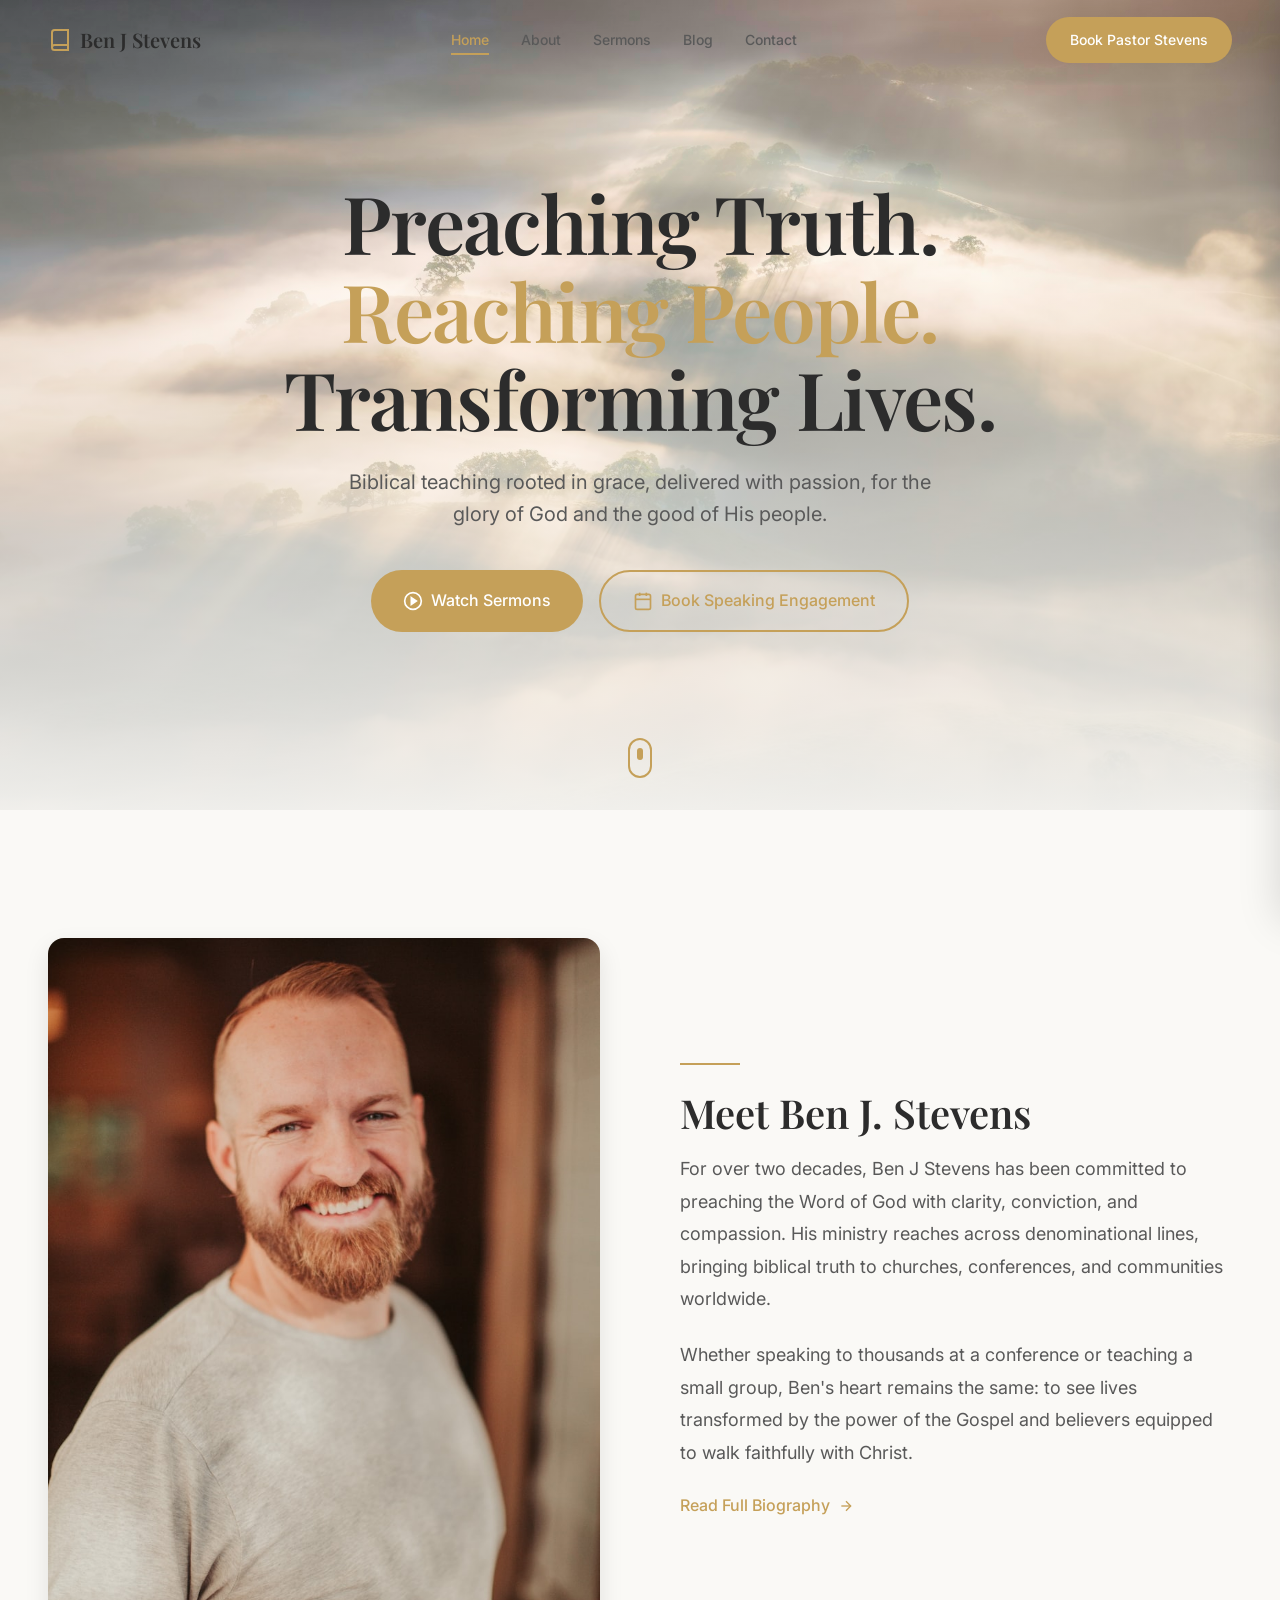
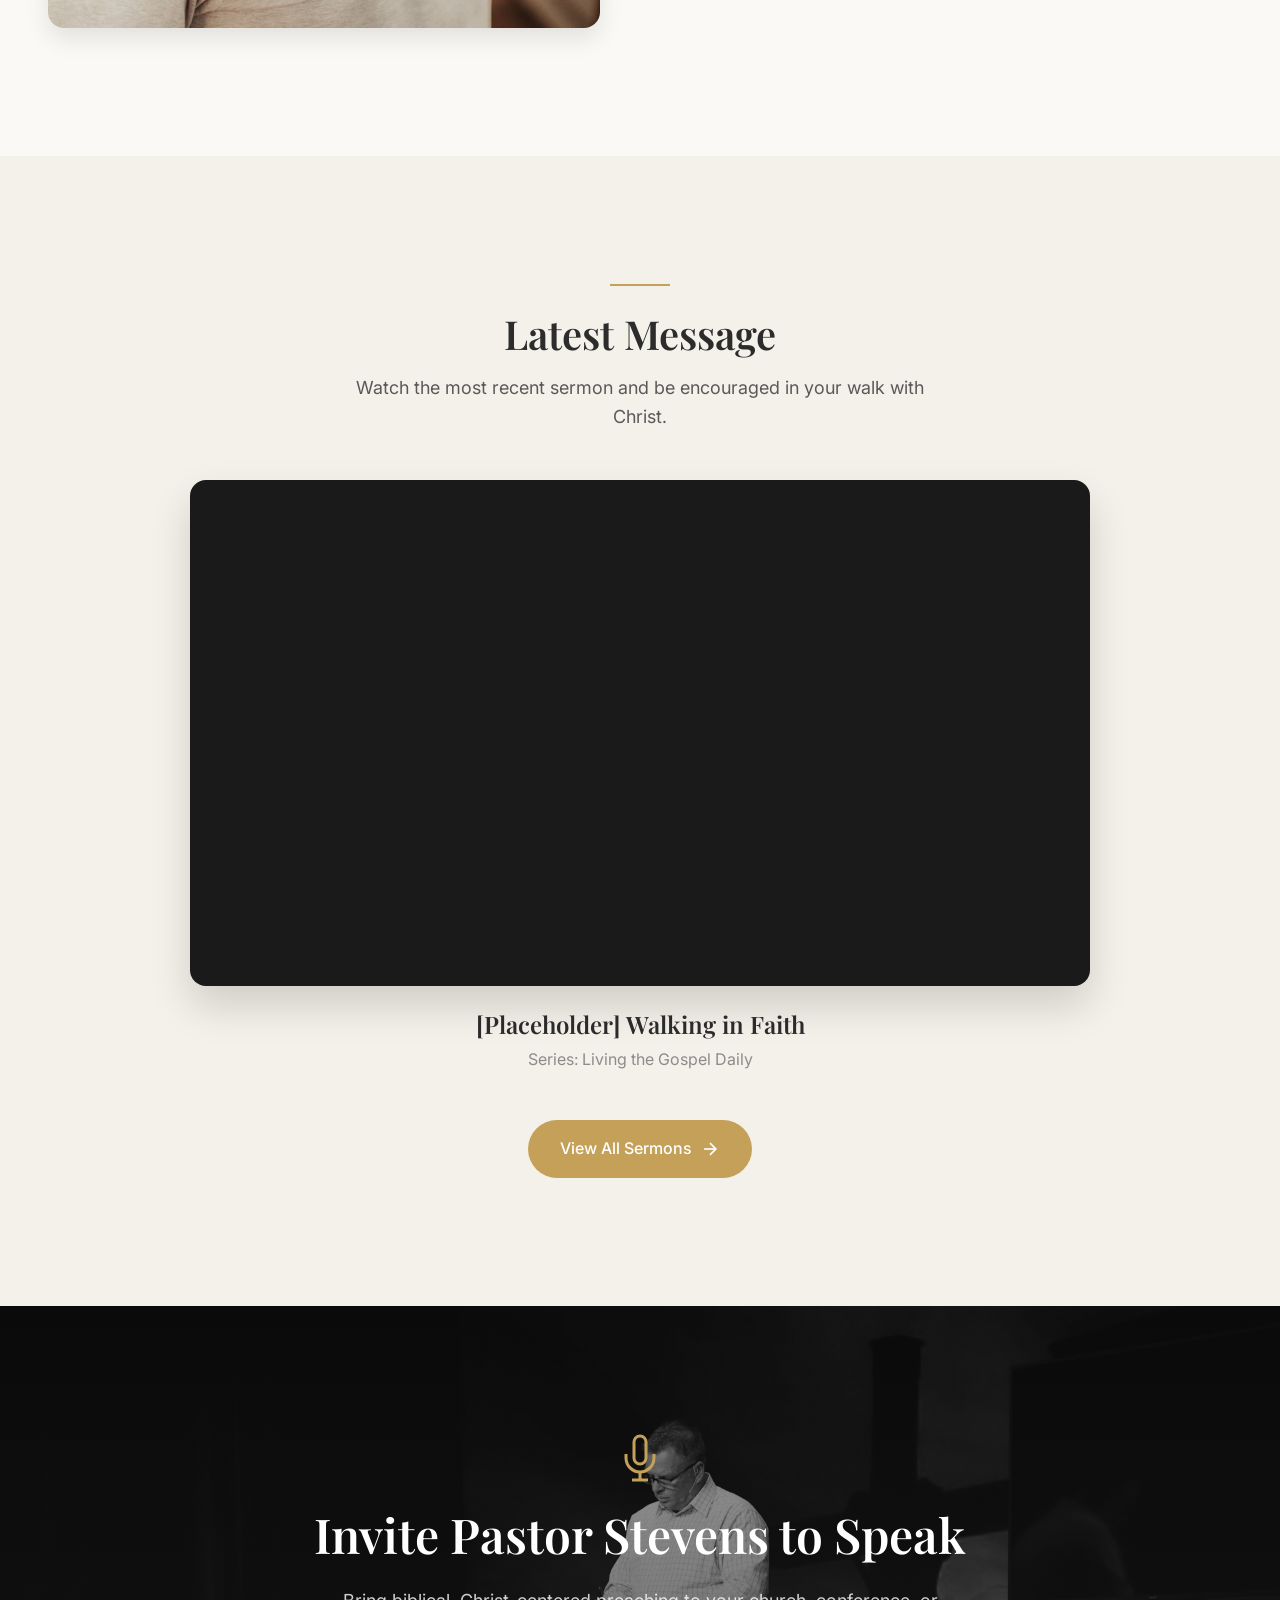
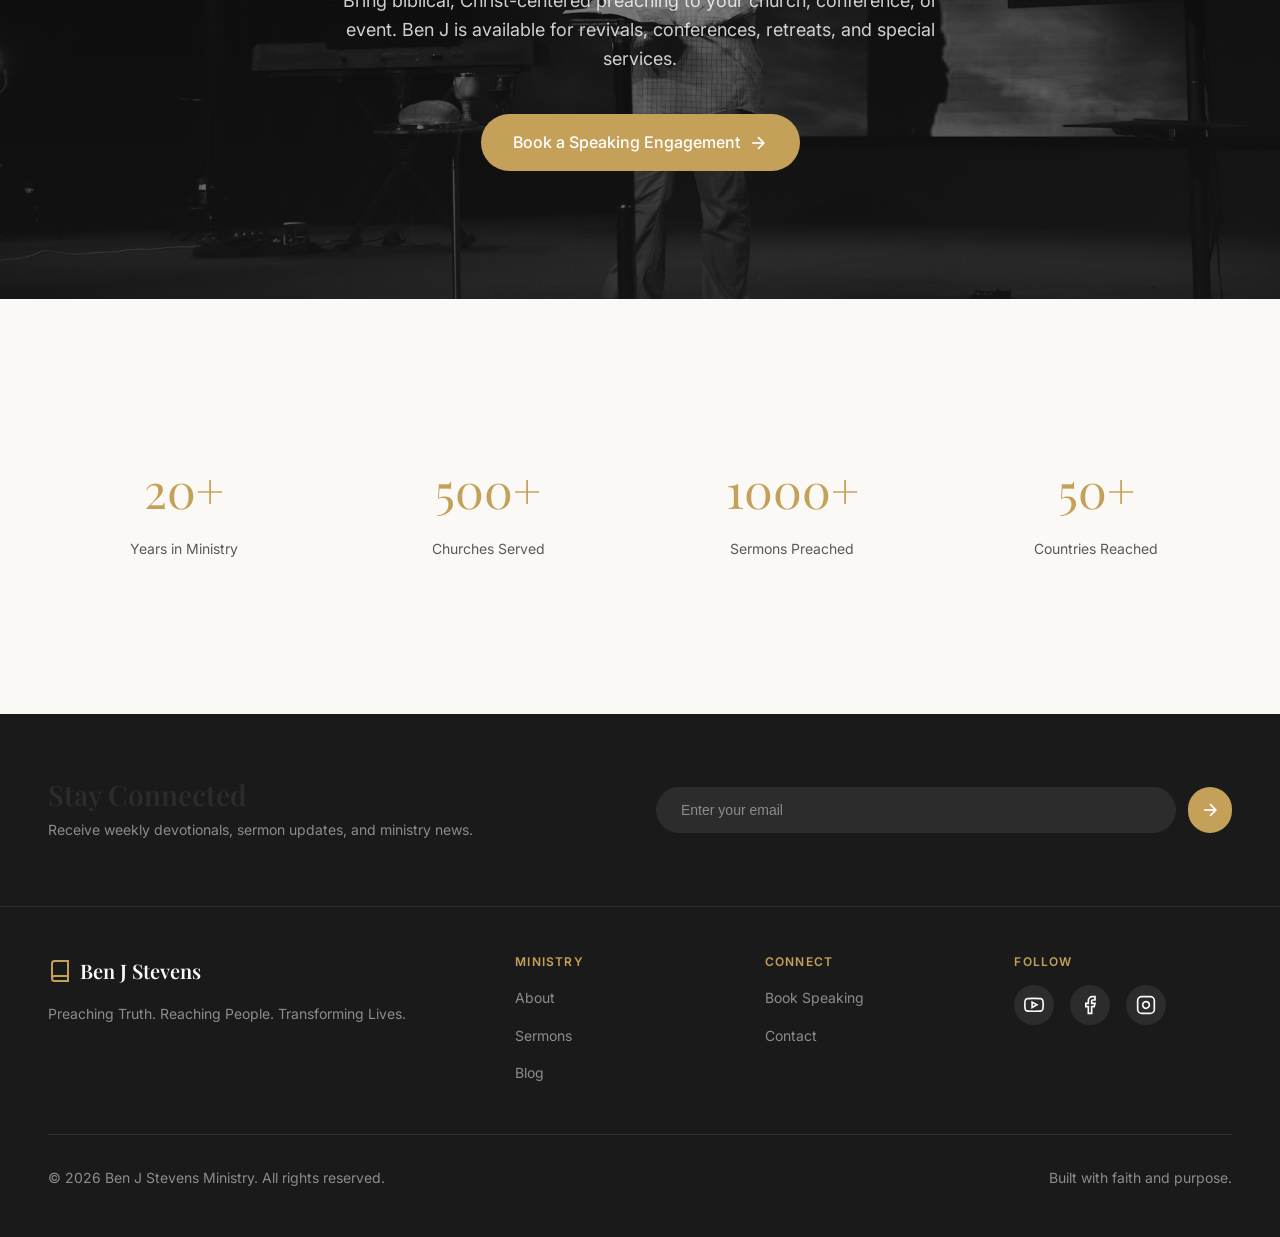
==== commit 8325363b: "Update index.html" ====
--- a/index.html
+++ b/index.html
@@ -31,7 +31,7 @@
                 <a href="contact.html" class="nav-link">Contact</a>
             </nav>
             
-            <a href="bookings.html" class="btn btn-primary btn-nav">Book Ben J</a>
+            <a href="bookings.html" class="btn btn-primary btn-nav">Book Pastor Stevens</a>
             
             <button class="mobile-menu-btn" id="mobile-menu-btn" aria-label="Open menu">
                 <svg viewBox="0 0 24 24" fill="none" stroke="currentColor" stroke-width="2">
